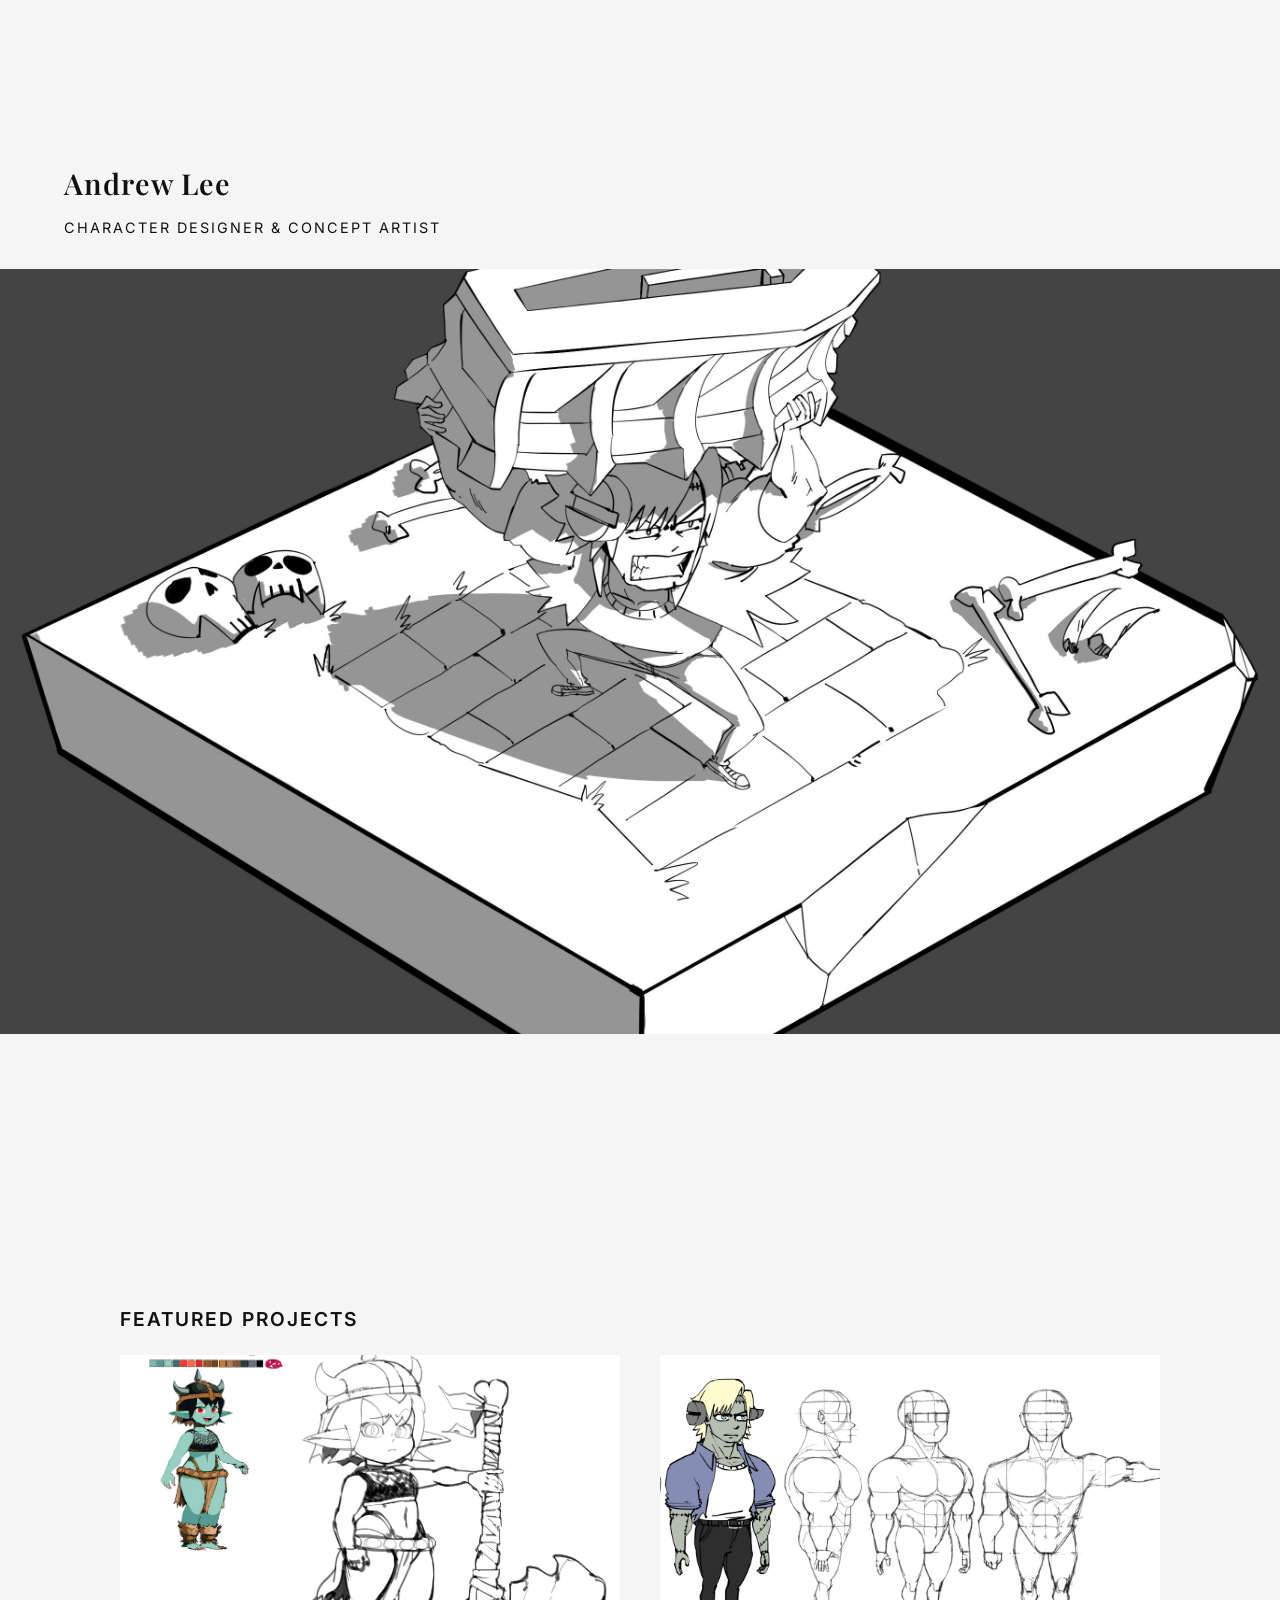
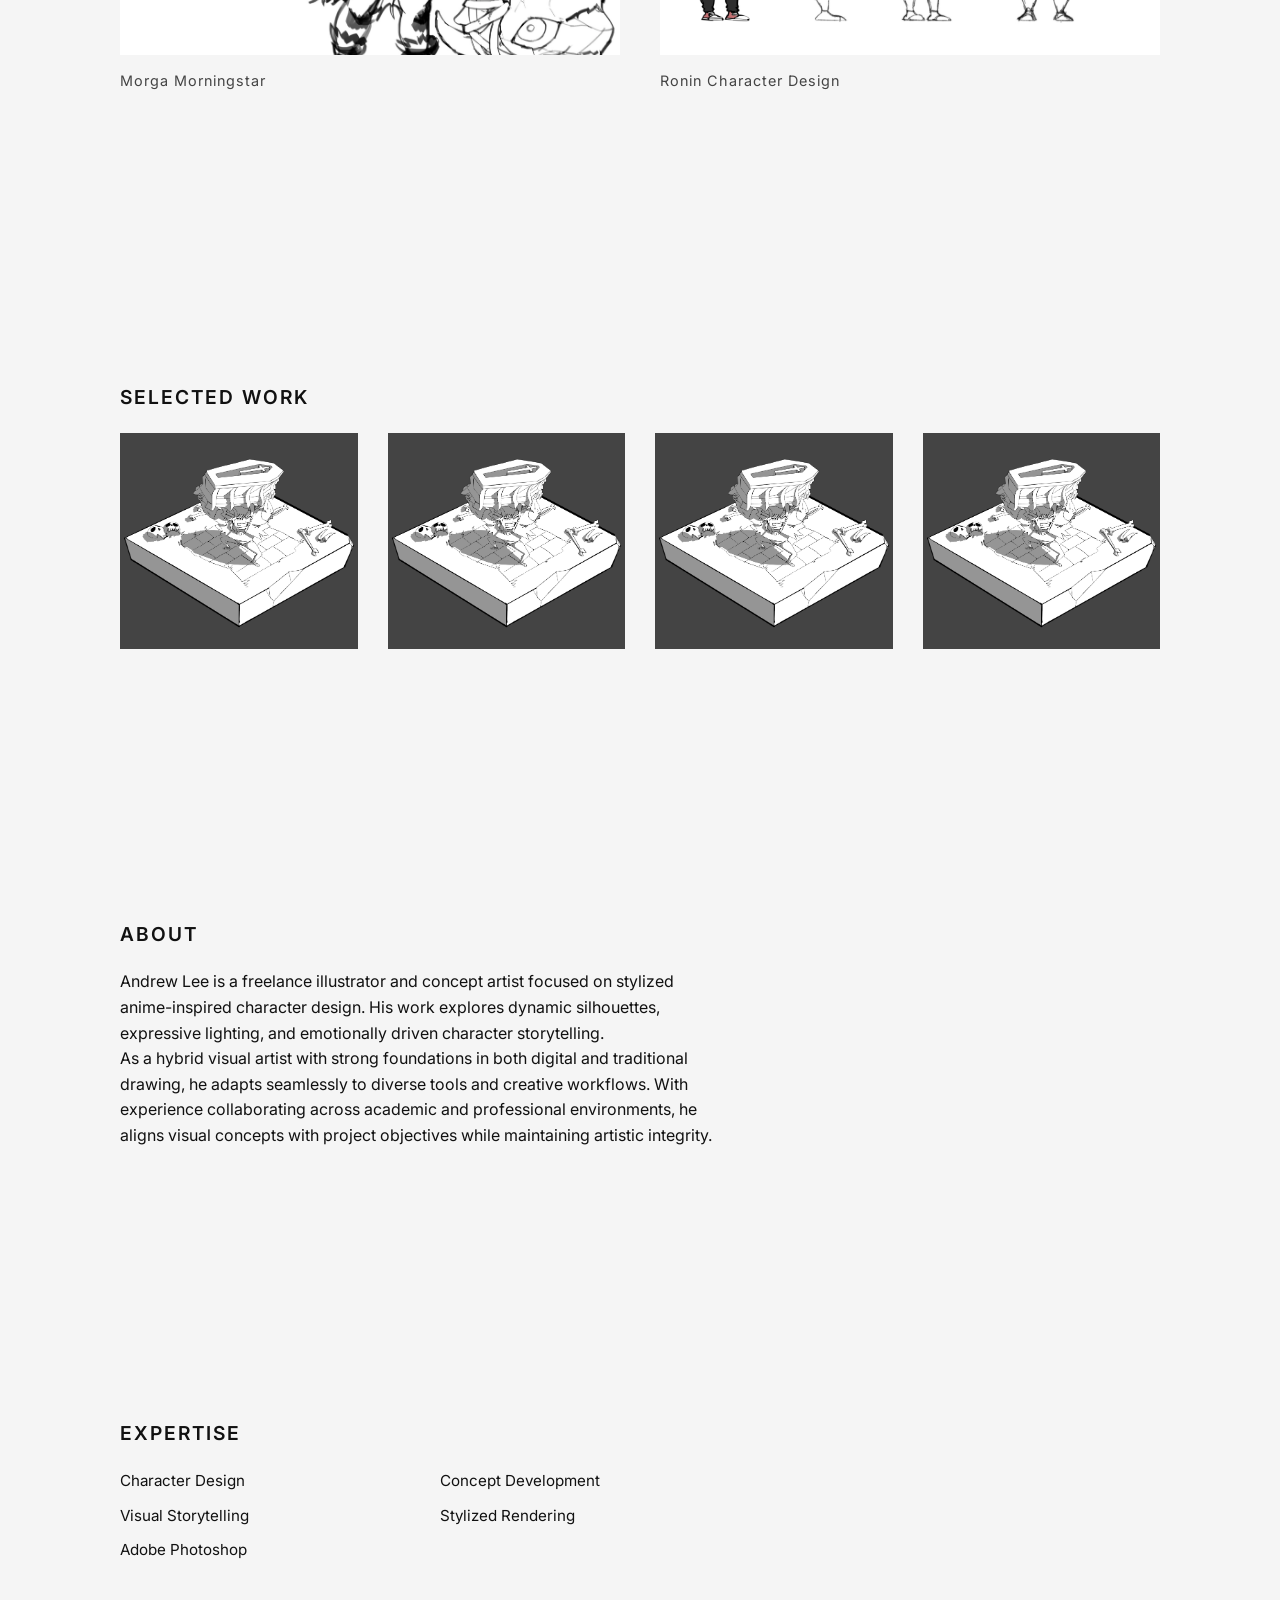
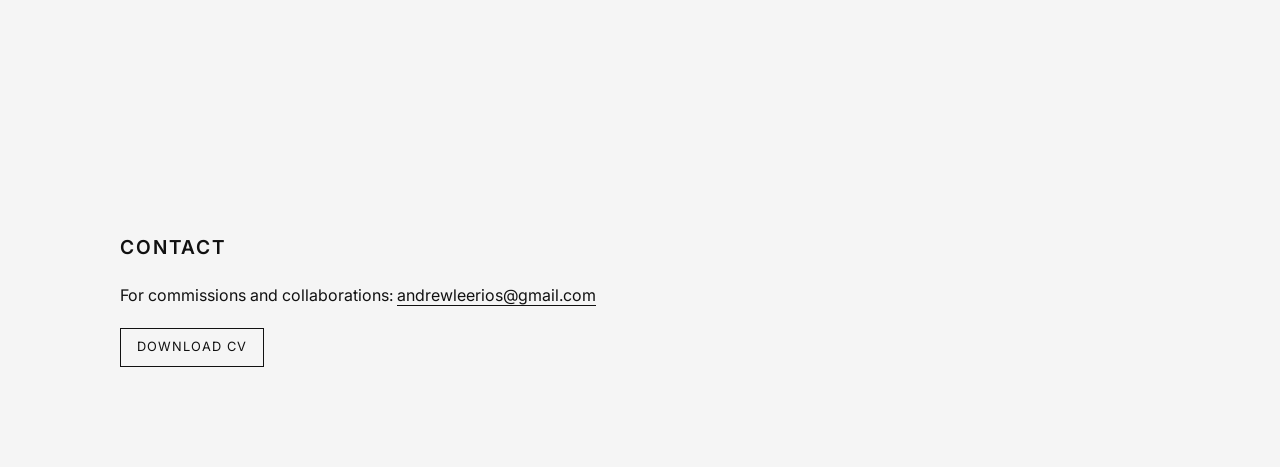
==== index.html @ 211abda9 "Add files via upload" ====
<!DOCTYPE html>
<html lang="en">
<head>
  <meta charset="UTF-8" />
  <meta name="viewport" content="width=device-width, initial-scale=1.0" />
  <meta name="description" content="Andrew Lee — Illustrator and Concept Artist specializing in stylized anime-inspired character design.">
  <title>Andrew Lee — Illustrator & Concept Artist</title>
  <link rel="stylesheet" href="style.css" />
  <link href="https://fonts.googleapis.com/css2?family=Playfair+Display:wght@400;500;600&family=Inter:wght@300;400;500&display=swap" rel="stylesheet">
</head>



<body>

  

  <main>

    <!-- HERO -->
    <section class="hero">
        <div class="hero-header">
            <h1 class="logo">Andrew Lee</h1>
            <p class="hero-subtitle">Character Designer & Concept Artist</p>
        </div>

        <img src="images/hero.jpg" alt="Featured artwork by Andrew Lee">
    </section>

     <!-- FEATURED GALLERY -->

    <section class="featured-projects">

      <div class="container">
        <h2 class="section-title">Featured Projects</h2>
          <div class="featured-grid">

            <div class="featured-item">
              <a href="projects/morga.html">
              <img src="images/morga-final.jpg" alt="Morga Morningstar">
              <div class="project-overlay">View Project</div>
              </a>
              <p class="project-label">Morga Morningstar</p>
              </div>

              <div class="featured-item">
              <a href="projects/ronin.html">
              <img src="images/ronin-final.jpg" alt="Ronin Character Design">
              <div class="project-overlay">View Project</div>
              </a>
              <p class="project-label">Ronin Character Design</p>
            </div>

          </div>
      </div>

    </section>

    <!-- GALLERY -->
    <section class="gallery">
      <div class="container">
        <h2 class="section-title">Selected Work</h2>

        <div class="grid">
            
          <div class="art-item">

            <img 
                src="images/art1.jpg" 
                alt="Character Concept"
                data-title="Crimson Ronin"
                data-type="Character Design"
                data-year="2025"
                data-role="Concept & Illustration"
            >
            </div>

          <div class="art-item">
            <img 
                src="images/art2.jpg" 
                alt="Character Concept"
                data-title="Crimson Ronin"
                data-type="Character Design"
                data-year="2025"
                data-role="Concept & Illustration"
            >
            </div>

          <div class="art-item">
            <img 
                src="images/art3.jpg" 
                alt="Character Concept"
                data-title="Crimson Ronin"
                data-type="Character Design"
                data-year="2025"
                data-role="Concept & Illustration"
            >
            </div>

          <div class="art-item">
            <img 
                src="images/art4.jpg" 
                alt="Character Concept"
                data-title="Crimson Ronin"
                data-type="Character Design"
                data-year="2025"
                data-role="Concept & Illustration"
            >
            </div>

        </div>
      </div>
    </section>

    <!-- ABOUT -->
    <section class="about">
      <div class="container">
        <h2 class="section-title">About</h2>
        <p>
            Andrew Lee is a freelance illustrator and concept artist
            focused on stylized anime-inspired character design.
            His work explores dynamic silhouettes, expressive lighting, and emotionally driven character storytelling.
        </p>
        <p>
            As a hybrid visual artist with strong foundations in both digital and traditional drawing,
            he adapts seamlessly to diverse tools and creative workflows. With experience collaborating
            across academic and professional environments, he aligns visual concepts with project objectives while maintaining artistic integrity.
        </p>
      </div>
    </section>

    <!-- EXPERTISE -->
    <section class="expertise">
        <div class="container">
            <h2 class="section-title">Expertise</h2>
            <ul class="skills">
            <li>Character Design</li>
            <li>Concept Development</li>
            <li>Visual Storytelling</li>
            <li>Stylized Rendering</li>
            <li>Adobe Photoshop</li>
            </ul>
        </div>
    </section>
     
    <!-- CONTACT -->
    <section class="contact">
      <div class="container">
        <h2 class="section-title">Contact</h2>
        <p>
          For commissions and collaborations:
          <a href="mailto:andrewleerios@gmail.com">andrewleerios@gmail.com</a>
        </p>
        <p>
          <a href="AndrewLee_CV.pdf" class="cv-button" target="_blank">Download CV</a>
        </p>
      </div>
    </section>

  </main>

  <!-- JS MODAL -->

<div class="modal" id="imageModal">
  <span class="close">&times;</span>
  <div class="modal-wrapper">
    <img class="modal-content" id="modalImage">
    <div class="modal-info">
      <h3 id="modalTitle"></h3>
      <p id="modalMeta"></p>
    </div>
  </div>
</div>

<script>
    const images = document.querySelectorAll('.art-item:not(.project) img');
    const modal = document.getElementById('imageModal');
    const modalImg = document.getElementById('modalImage');
    const modalTitle = document.getElementById('modalTitle');
    const modalMeta = document.getElementById('modalMeta');
    const closeBtn = document.querySelector('.close');

  images.forEach(img => {
  img.addEventListener('click', () => {
    modal.style.display = 'flex';
    modalImg.src = img.src;
    modalTitle.textContent = img.dataset.title;
    modalMeta.textContent = `${img.dataset.type} — ${img.dataset.year} — ${img.dataset.role}`;
    });
  });

  closeBtn.addEventListener('click', () => {
    modal.style.display = 'none';
  });

  modal.addEventListener('click', (e) => {
    if (e.target === modal) {
      modal.style.display = 'none';
    }
  });
</script>

</body>
</html>
---- style.css ----
/* RESET BASE */
* {
  margin: 0;
  padding: 0;
  box-sizing: border-box;
}

body {
  font-family: 'Inter', sans-serif;
  background-color: #f5f5f5;
  color: #111;
  line-height: 1.6;
  transition: background-color 0.3s ease;
}

body {
  opacity: 0;
  animation: fadeIn 1.0s ease forwards;
}

@keyframes fadeIn {
  to {
    opacity: 1;
  }
}

/* CONTENEDOR CENTRAL */
.container {
  width: 90%;
  max-width: 1200px;
  margin: 0 auto;
}

/* HEADER */
.site-header {
  padding: 40px 0 20px 0;
}

.logo {
  font-size: 1.8rem;
  font-weight: 600;
  font-family: 'Playfair Display', serif;
  letter-spacing: 1px;
}

/* HERO */

.hero-header {
  padding: 60px 5% 30px 5%;
}

.hero {
  width: 100%;
  position: relative;
}

.hero-subtitle {
  font-size: 0.9rem;
  font-weight: 400;
  letter-spacing: 2px;
  text-transform: uppercase;
  margin-top: 10px;
}

.hero img {
  width: 100%;
  height: 85vh;
  object-fit: cover;
  display: block;
}

/* SECTIONS */
section {
  padding: 100px 0;
}

.section-title {
  font-size: 0.9rem;
  font-weight: 600;
  letter-spacing: 2px;
  text-transform: uppercase;
  margin-bottom: 50px;
}

a {
  text-decoration: none;
  color: #111;
  border-bottom: 1px solid #111;
  transition: opacity 0.2s ease;
}

a:hover {
  opacity: 0.6;
}

/* FEATURED GALLERY */

.project-overlay{
position:absolute;
top:0;
left:0;
width:100%;
height:100%;
background:rgba(0,0,0,0.5);

display:flex;
align-items:center;
justify-content:center;

color:white;
font-size:18px;
letter-spacing:2px;

opacity:0;
transition:opacity 0.3s ease;
}

.featured-item:hover .project-overlay{
opacity:1;
}

.featured-item{
position:relative;
overflow:hidden;
}

.featured-item img{
width:100%;
height:300px;
object-fit:cover;
display:block;
transition:transform 0.4s ease;
}

.featured-item:hover img{
transform:scale(1.08);
}

.container{
max-width:1100px;
margin:0 auto;
padding:0 30px;
}

.section-title{
font-size:1.2rem;
margin:70px 0 20px 0;
letter-spacing:2px;
}

.featured-grid{
display:grid;
grid-template-columns:1fr 1fr;
gap:40px;
margin-bottom:20px;
}

.featured-item img{
width:100%;
display:block;
}

.project-label{
margin-top:14px;
font-size:0.9rem;
letter-spacing:1px;
color:#444;
}

/* SKILLS */ 

.skills {
  list-style: none;
  padding: 0;
  display: grid;
  grid-template-columns: repeat(2, 1fr);
  gap: 10px 40px;
  max-width: 600px;
}

.skills li {
  font-size: 0.95rem;
}

/* GALLERY GRID */
.grid {
  display: grid;
  grid-template-columns: repeat(4, 1fr);
  gap: 30px;
}

.art-item {
  overflow: hidden;
  cursor: pointer;
}

.art-item img {
  width: 100%;
  height: 100%;
  object-fit: cover;
  transition: transform 0.4s ease;
  display: block;
}

.art-item:hover img {
  transform: scale(1.03);
}



/* ABOUT & CONTACT */
.about p,
.contact p {
  max-width: 600px;
}

.cv-button {
  display: inline-block;
  margin-top: 20px;
  font-size: 0.8rem;
  letter-spacing: 1px;
  text-transform: uppercase;
  border: 1px solid #111;
  padding: 8px 16px;
  transition: all 0.2s ease;
}

.cv-button:hover {
  background: #111;
  color: #f5f5f5;
}

/* PROJECT-RONIN.HTML */

.back-link {
  display: inline-block;
  margin: 40px 0;
  font-size: 0.9rem;
  letter-spacing: 1px;
}

.project-hero {
  padding: 100px 0 40px 0;
}

.project-hero h1 {
  font-size: 2rem;
  font-family: 'Playfair Display', serif;
  margin-bottom: 10px;
}

.project-meta {
  font-size: 0.8rem;
  letter-spacing: 2px;
  text-transform: uppercase;
}

.project-image {
  padding: 60px 0;
}

.project-image img {
  width: 100%;
  height: auto;
  display: block;
}

.project-description {
  padding: 80px 0;
}

.project-process img {
  width: 100%;
  margin-bottom: 40px;
  display: block;
}

/* JS MODAL */

.modal {
  display: none;
  position: fixed;
  inset: 0;
  background: rgba(245, 245, 245, 0.98);
  justify-content: center;
  align-items: center;
  z-index: 1000;
  overflow: hidden;
}

.modal-content {
  width: auto;
  height: auto;
  max-width: 100%;
  max-height: 75vh;
  object-fit: contain;
}

.close {
  position: absolute;
  top: 40px;
  right: 60px;
  font-size: 2rem;
  cursor: pointer;
  font-weight: 300;
}

.modal-wrapper {
    text-align: center;
    max-width: 90vw;
    max-height: 90vh;
}

.modal-info {
  margin-top: 20px;
}

.modal-info h3 {
  font-weight: 500;
  margin-bottom: 5px;
}

.modal-info p {
  font-size: 0.85rem;
  letter-spacing: 1px;
  text-transform: uppercase;
}
/* RESPONSIVE */

@media (max-width: 1000px) {
  .grid {
    grid-template-columns: repeat(2, 1fr);
  }
}

@media (max-width: 600px) {
  .grid {
    grid-template-columns: 1fr;
  }

  section {
    padding: 60px 0;
  }
}
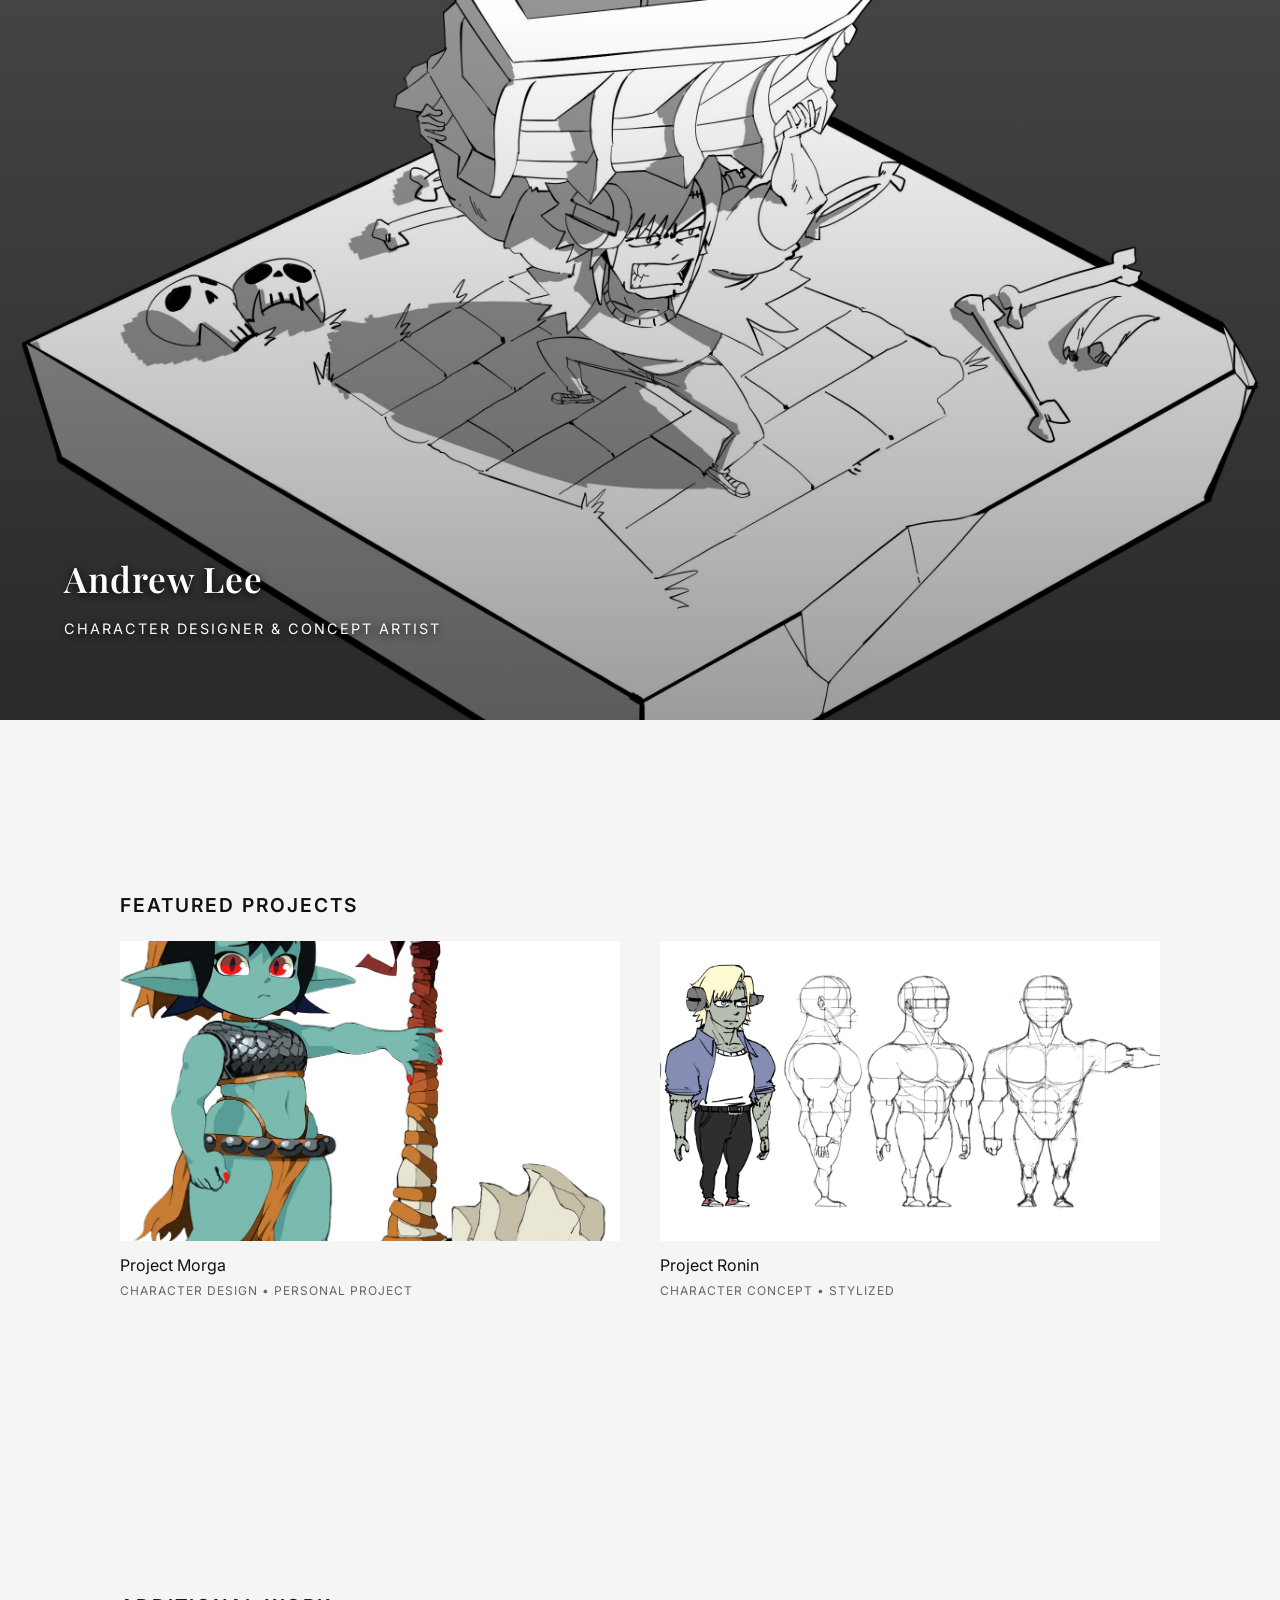
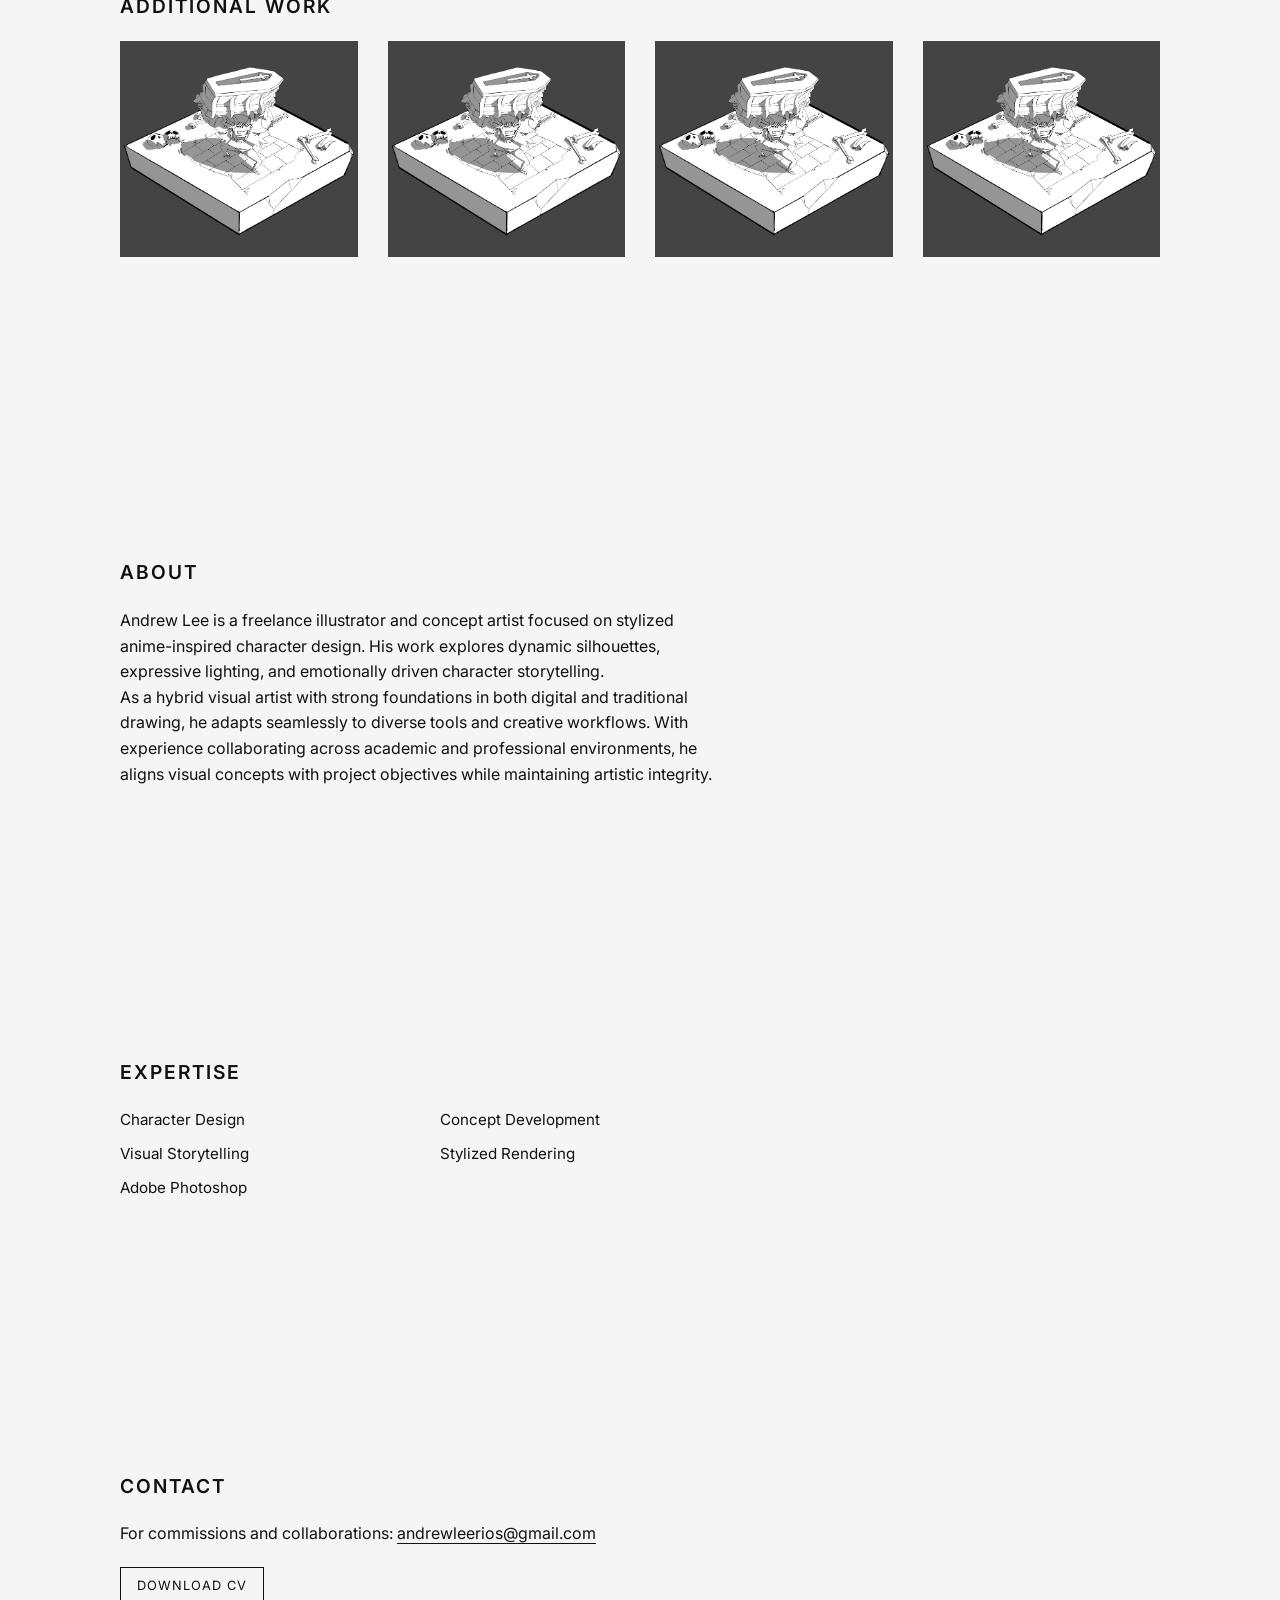
==== commit 49708d95: "Add files via upload" ====
--- a/index.html
+++ b/index.html
@@ -19,37 +19,51 @@
 
     <!-- HERO -->
     <section class="hero">
-        <div class="hero-header">
-            <h1 class="logo">Andrew Lee</h1>
-            <p class="hero-subtitle">Character Designer & Concept Artist</p>
-        </div>
-
-        <img src="images/hero.jpg" alt="Featured artwork by Andrew Lee">
-    </section>
+
+  <img src="images/hero.jpg" alt="Hero artwork">
+
+    <div class="hero-header">
+      <h1 class="logo">Andrew Lee</h1>
+      <p class="hero-subtitle">Character Designer & Concept Artist</p>
+    </div>
+
+  </section>
 
      <!-- FEATURED GALLERY -->
 
-    <section class="featured-projects">
+    <section class="featured-projects reveal">
 
       <div class="container">
         <h2 class="section-title">Featured Projects</h2>
           <div class="featured-grid">
 
-            <div class="featured-item">
-              <a href="projects/morga.html">
-              <img src="images/morga-final.jpg" alt="Morga Morningstar">
-              <div class="project-overlay">View Project</div>
-              </a>
-              <p class="project-label">Morga Morningstar</p>
-              </div>
-
-              <div class="featured-item">
-              <a href="projects/ronin.html">
-              <img src="images/ronin-final.jpg" alt="Ronin Character Design">
-              <div class="project-overlay">View Project</div>
-              </a>
-              <p class="project-label">Ronin Character Design</p>
-            </div>
+            <a href="projects/morga.html" class="featured-item">
+
+              <div class="featured-image">
+                <img src="images/morga-final.jpg" alt="Project Morga" loading="lazy">
+                <div class="project-overlay">View Project</div>
+              </div>
+
+              <div class="featured-info">
+                <p class="featured-title">Project Morga</p>
+                <p class="project-label">Character Design • Personal Project</p>
+              </div>
+
+            </a>
+
+            <a href="projects/ronin.html" class="featured-item">
+
+              <div class="featured-image">
+                <img src="images/ronin-final.jpg" alt="Project Ronin" loading="lazy">
+                <div class="project-overlay">View Project</div>
+              </div>
+
+              <div class="featured-info">
+                <p class="featured-title">Project Ronin</p>
+                <p class="project-label">Character Concept • Stylized</p>
+              </div>
+
+            </a>
 
           </div>
       </div>
@@ -57,9 +71,9 @@
     </section>
 
     <!-- GALLERY -->
-    <section class="gallery">
-      <div class="container">
-        <h2 class="section-title">Selected Work</h2>
+    <section class="gallery reveal">
+      <div class="container">
+        <h2 class="section-title">Additional Work</h2>
 
         <div class="grid">
             
@@ -68,6 +82,7 @@
             <img 
                 src="images/art1.jpg" 
                 alt="Character Concept"
+                loading="lazy"
                 data-title="Crimson Ronin"
                 data-type="Character Design"
                 data-year="2025"
@@ -79,6 +94,7 @@
             <img 
                 src="images/art2.jpg" 
                 alt="Character Concept"
+                loading="lazy"
                 data-title="Crimson Ronin"
                 data-type="Character Design"
                 data-year="2025"
@@ -90,6 +106,7 @@
             <img 
                 src="images/art3.jpg" 
                 alt="Character Concept"
+                loading="lazy"
                 data-title="Crimson Ronin"
                 data-type="Character Design"
                 data-year="2025"
@@ -101,6 +118,7 @@
             <img 
                 src="images/art4.jpg" 
                 alt="Character Concept"
+                loading="lazy"
                 data-title="Crimson Ronin"
                 data-type="Character Design"
                 data-year="2025"
@@ -109,11 +127,12 @@
             </div>
 
         </div>
+        
       </div>
     </section>
 
     <!-- ABOUT -->
-    <section class="about">
+    <section class="about reveal">
       <div class="container">
         <h2 class="section-title">About</h2>
         <p>
@@ -130,7 +149,7 @@
     </section>
 
     <!-- EXPERTISE -->
-    <section class="expertise">
+    <section class="expertise reveal">
         <div class="container">
             <h2 class="section-title">Expertise</h2>
             <ul class="skills">
@@ -144,7 +163,7 @@
     </section>
      
     <!-- CONTACT -->
-    <section class="contact">
+    <section class="contact reveal">
       <div class="container">
         <h2 class="section-title">Contact</h2>
         <p>
@@ -182,7 +201,7 @@
 
   images.forEach(img => {
   img.addEventListener('click', () => {
-    modal.style.display = 'flex';
+    modal.classList.add('active');
     modalImg.src = img.src;
     modalTitle.textContent = img.dataset.title;
     modalMeta.textContent = `${img.dataset.type} — ${img.dataset.year} — ${img.dataset.role}`;
@@ -190,14 +209,45 @@
   });
 
   closeBtn.addEventListener('click', () => {
-    modal.style.display = 'none';
+    modal.classList.remove('active');
   });
 
   modal.addEventListener('click', (e) => {
     if (e.target === modal) {
-      modal.style.display = 'none';
+      modal.classList.remove('active');
     }
   });
+
+  document.addEventListener('keydown', (e) => {
+
+  if (e.key === 'Escape') {
+    modal.classList.remove('active');
+  }
+
+});
+
+</script>
+
+
+<!-- REVEAL SCRIPT -->
+
+<script>
+const reveals = document.querySelectorAll('.reveal');
+
+function revealOnScroll(){
+  const windowHeight = window.innerHeight;
+
+  reveals.forEach(section => {
+    const sectionTop = section.getBoundingClientRect().top;
+
+    if(sectionTop < windowHeight - 100){
+      section.classList.add('visible');
+    }
+  });
+}
+
+window.addEventListener('scroll', revealOnScroll);
+revealOnScroll();
 </script>
 
 </body>
--- a/style.css
+++ b/style.css
@@ -29,6 +29,9 @@
   width: 90%;
   max-width: 1200px;
   margin: 0 auto;
+  max-width:1100px;
+  margin:0 auto;
+  padding:0 30px;
 }
 
 /* HEADER */
@@ -36,22 +39,40 @@
   padding: 40px 0 20px 0;
 }
 
-.logo {
-  font-size: 1.8rem;
-  font-weight: 600;
-  font-family: 'Playfair Display', serif;
-  letter-spacing: 1px;
-}
-
+.logo{
+font-size:2.2rem;
+font-weight:600;
+font-family:'Playfair Display', serif;
+letter-spacing:1px;
+text-shadow:0 2px 10px rgb(0, 0, 0);
+}
 /* HERO */
 
-.hero-header {
-  padding: 60px 5% 30px 5%;
-}
-
-.hero {
-  width: 100%;
-  position: relative;
+.hero-header{
+  position:absolute;
+  bottom:80px;
+  left:5%;
+  z-index:2;
+  color:white;
+}
+
+.hero{
+  position:relative;
+  width:100%;
+  height:80vh;
+  overflow:hidden;
+}
+
+.hero::after{
+content:"";
+position:absolute;
+inset:0;
+background:linear-gradient(
+to top,
+rgba(0, 0, 0, 0.39),
+rgba(0, 0, 0, 0.2),
+rgba(0, 0, 0, 0)
+);
 }
 
 .hero-subtitle {
@@ -60,13 +81,27 @@
   letter-spacing: 2px;
   text-transform: uppercase;
   margin-top: 10px;
-}
-
-.hero img {
-  width: 100%;
-  height: 85vh;
-  object-fit: cover;
-  display: block;
+  text-shadow:0 2px 10px rgb(0, 0, 0);
+}
+
+.hero img{
+  position:absolute;
+  top:0;
+  left:0;
+  width:100%;
+  height:100%;
+  object-fit:cover;
+  display:block;
+  animation:heroZoom 20s ease-in-out infinite alternate;
+}
+
+@keyframes heroZoom{
+0%{
+transform:scale(1);
+}
+100%{
+transform:scale(1.03);
+}
 }
 
 /* SECTIONS */
@@ -94,6 +129,24 @@
 }
 
 /* FEATURED GALLERY */
+
+.project-section{
+font-size:0.9rem;
+letter-spacing:2px;
+text-transform:uppercase;
+margin:60px 0 20px 0;
+color:#444;
+}
+
+.featured-image{
+position:relative;
+overflow:hidden;
+}
+
+.featured-title{
+margin-top:10px;
+font-size:16px;
+}
 
 .project-overlay{
 position:absolute;
@@ -115,13 +168,14 @@
 transition:opacity 0.3s ease;
 }
 
-.featured-item:hover .project-overlay{
+.featured-image:hover .project-overlay{
 opacity:1;
 }
 
 .featured-item{
 position:relative;
 overflow:hidden;
+border-bottom:none;
 }
 
 .featured-item img{
@@ -132,14 +186,8 @@
 transition:transform 0.4s ease;
 }
 
-.featured-item:hover img{
+.featured-image:hover img{
 transform:scale(1.08);
-}
-
-.container{
-max-width:1100px;
-margin:0 auto;
-padding:0 30px;
 }
 
 .section-title{
@@ -165,6 +213,56 @@
 font-size:0.9rem;
 letter-spacing:1px;
 color:#444;
+}
+
+.featured-info{
+margin-top:12px;
+}
+
+.project-label{
+font-size:0.75rem;
+color:#666;
+letter-spacing:1px;
+text-transform:uppercase;
+margin-top:3px;
+}
+
+/* FEATURED PAGES */
+/* PROJECTS.HTML */
+
+.project-container{
+max-width:1100px;
+margin:auto;
+padding:80px 20px;
+}
+
+.project-title{
+font-size:2rem;
+margin-bottom:40px;
+}
+
+.project-description{
+max-width:700px;
+margin:40px 0;
+line-height:1.6;
+}
+
+.project-image{
+margin:80px 0;
+}
+
+.project-image img{
+width:100%;
+height:auto;
+display:block;
+}
+
+.back-link{
+display:inline-block;
+margin-bottom:40px;
+font-size:0.9rem;
+letter-spacing:1px;
+text-decoration:none;
 }
 
 /* SKILLS */ 
@@ -183,27 +281,34 @@
 }
 
 /* GALLERY GRID */
+
 .grid {
-  display: grid;
-  grid-template-columns: repeat(4, 1fr);
-  gap: 30px;
-}
-
-.art-item {
-  overflow: hidden;
-  cursor: pointer;
-}
-
-.art-item img {
-  width: 100%;
-  height: 100%;
-  object-fit: cover;
-  transition: transform 0.4s ease;
-  display: block;
-}
-
-.art-item:hover img {
-  transform: scale(1.03);
+  column-count:4;
+  column-gap:30px;
+}
+
+.art-item{
+break-inside:avoid;
+margin-bottom:30px;
+overflow:hidden;
+cursor:pointer;
+transition:transform 0.3s ease, box-shadow 0.3s ease;
+}
+
+.art-item img{
+width:100%;
+height:auto;
+display:block;
+transition:transform 0.4s ease;
+}
+
+.art-item:hover{
+transform:translateY(-6px);
+box-shadow:0 12px 30px rgba(0,0,0,0.15);
+}
+
+.art-item:hover img{
+transform:scale(1.05);
 }
 
 
@@ -230,70 +335,59 @@
   color: #f5f5f5;
 }
 
-/* PROJECT-RONIN.HTML */
-
-.back-link {
-  display: inline-block;
-  margin: 40px 0;
-  font-size: 0.9rem;
-  letter-spacing: 1px;
-}
-
-.project-hero {
-  padding: 100px 0 40px 0;
-}
-
-.project-hero h1 {
-  font-size: 2rem;
-  font-family: 'Playfair Display', serif;
-  margin-bottom: 10px;
-}
-
-.project-meta {
-  font-size: 0.8rem;
-  letter-spacing: 2px;
-  text-transform: uppercase;
-}
-
-.project-image {
-  padding: 60px 0;
-}
-
-.project-image img {
-  width: 100%;
-  height: auto;
-  display: block;
-}
-
-.project-description {
-  padding: 80px 0;
-}
-
-.project-process img {
-  width: 100%;
-  margin-bottom: 40px;
-  display: block;
+/* SCROLL REVEAL */
+
+.reveal{
+opacity:0;
+transform:translateY(40px);
+transition:all 1s cubic-bezier(.16,1,.3,1);
+}
+
+.reveal.visible{
+opacity:1;
+transform:translateY(0);
 }
 
 /* JS MODAL */
 
-.modal {
-  display: none;
-  position: fixed;
-  inset: 0;
-  background: rgba(245, 245, 245, 0.98);
-  justify-content: center;
-  align-items: center;
-  z-index: 1000;
-  overflow: hidden;
-}
-
-.modal-content {
-  width: auto;
-  height: auto;
-  max-width: 100%;
-  max-height: 75vh;
-  object-fit: contain;
+.modal{
+position:fixed;
+inset:0;
+background:rgba(245,245,245,0.98);
+
+display:flex;
+justify-content:center;
+align-items:center;
+
+opacity:0;
+pointer-events:none;
+
+transition:opacity 0.35s ease;
+
+z-index:1000;
+}
+
+.modal.active{
+opacity:1;
+pointer-events:auto;
+}
+
+.modal-content{
+width:auto;
+height:auto;
+max-width:100%;
+max-height:75vh;
+object-fit:contain;
+
+transform:scale(0.95);
+opacity:0;
+
+transition:transform 0.35s ease, opacity 0.35s ease;
+}
+
+.modal.active .modal-content{
+transform:scale(1);
+opacity:1;
 }
 
 .close {
@@ -327,15 +421,15 @@
 }
 /* RESPONSIVE */
 
-@media (max-width: 1000px) {
-  .grid {
-    grid-template-columns: repeat(2, 1fr);
+@media (max-width:1000px){
+    .grid{
+    column-count:2;
+    }
   }
-}
-
-@media (max-width: 600px) {
-  .grid {
-    grid-template-columns: 1fr;
+
+@media (max-width:600px){
+    .grid{
+    column-count:1;
   }
 
   section {
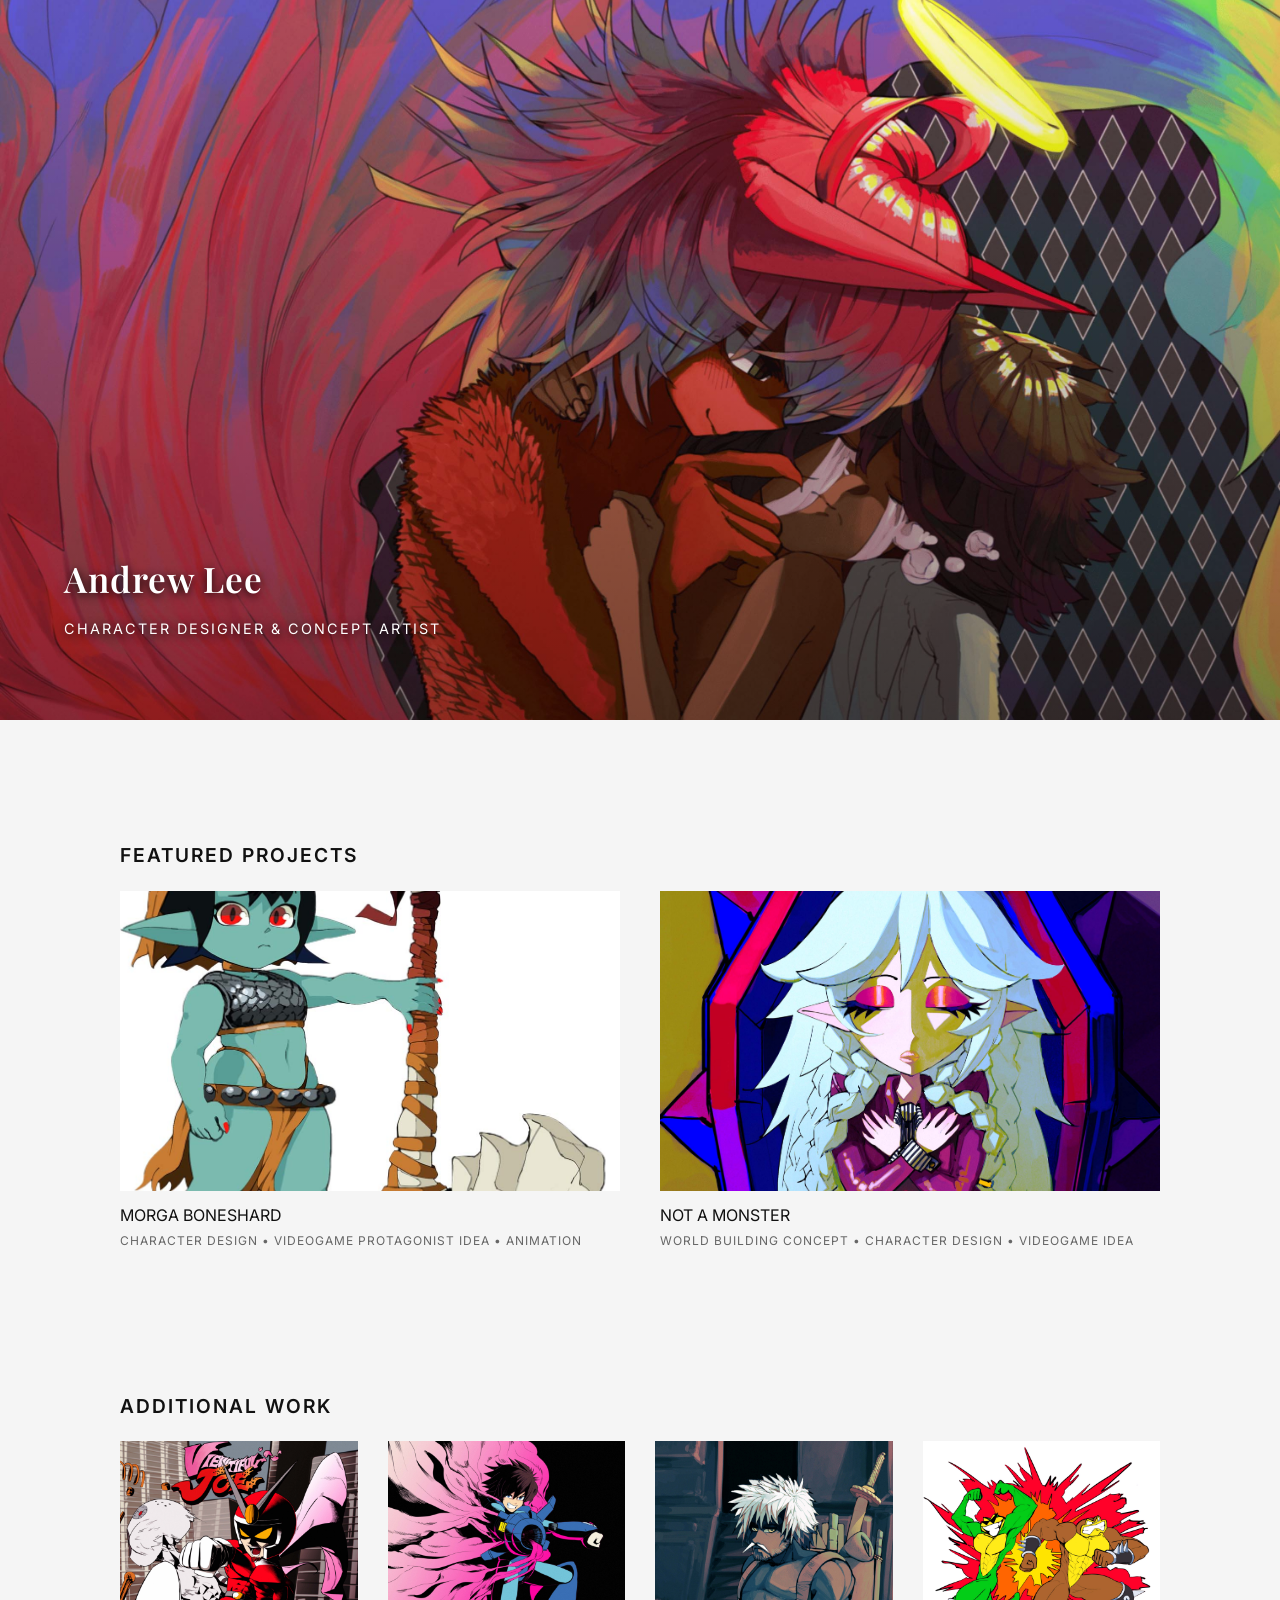
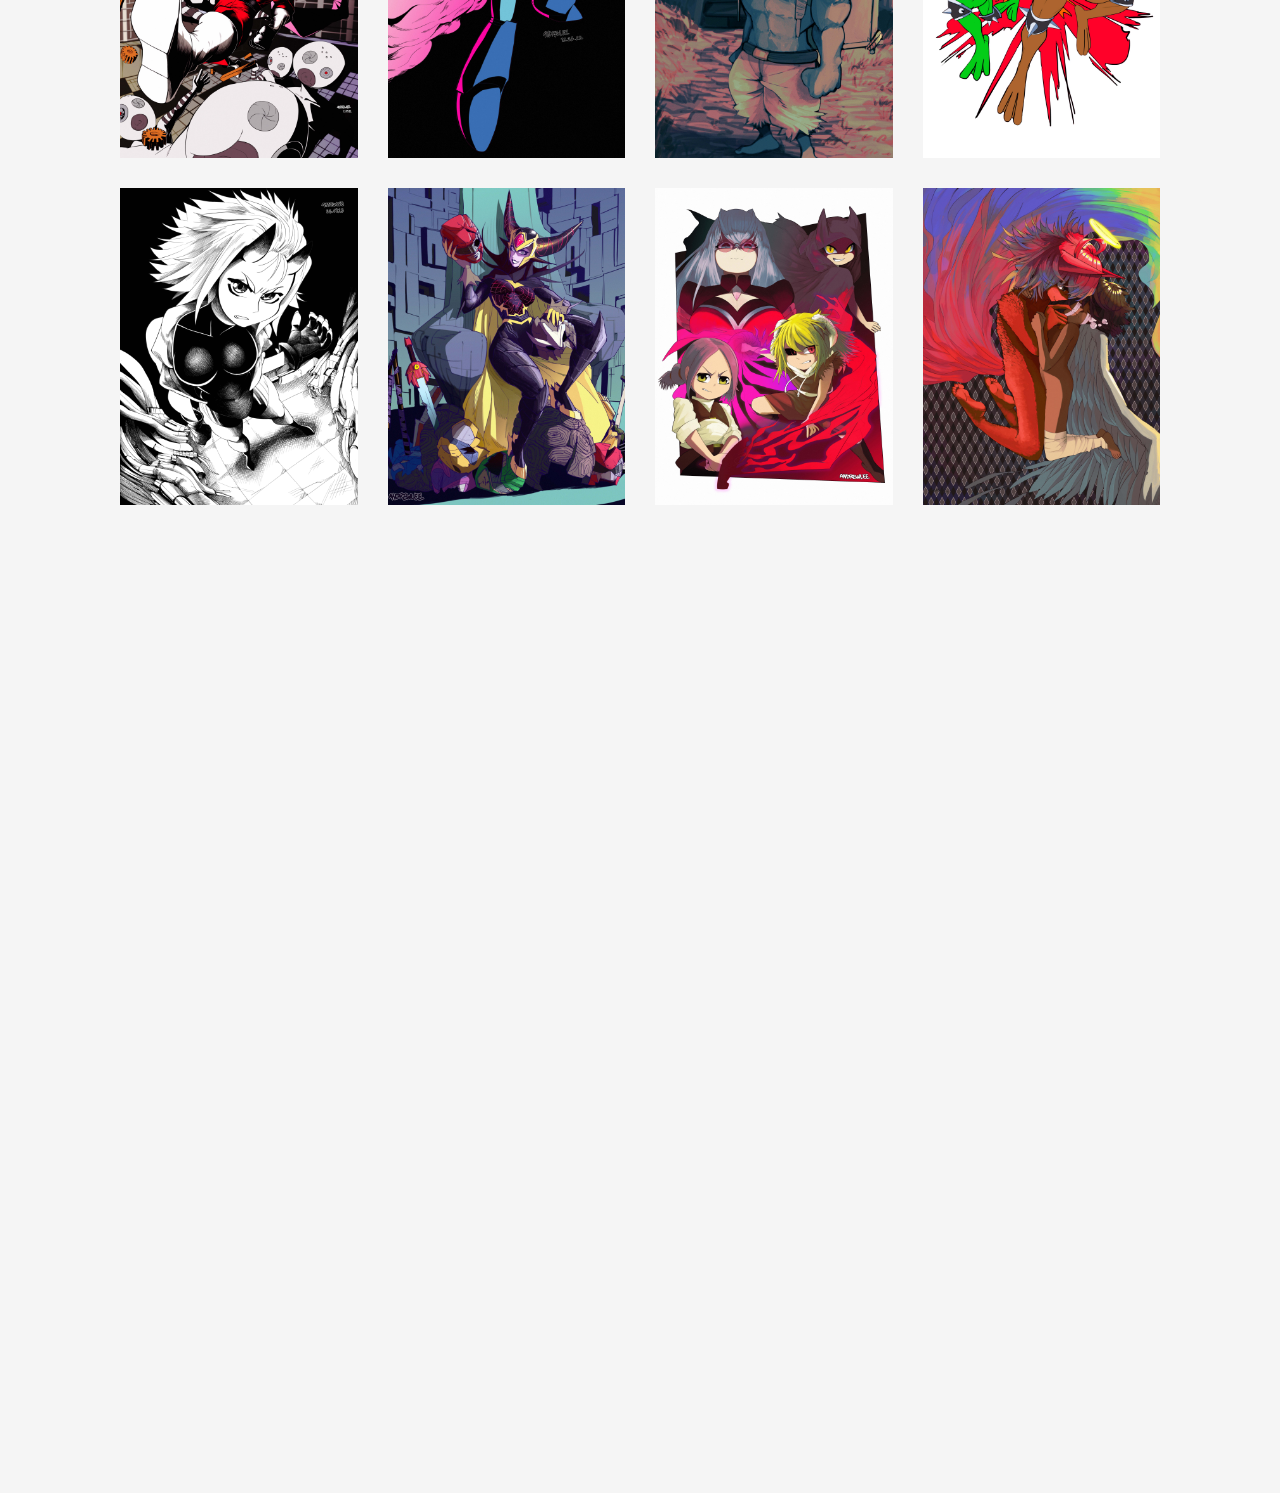
==== commit fe4469a3: "Add files via upload" ====
--- a/index.html
+++ b/index.html
@@ -37,7 +37,7 @@
         <h2 class="section-title">Featured Projects</h2>
           <div class="featured-grid">
 
-            <a href="projects/morga.html" class="featured-item">
+            <a href="projects/morgaboneshard.html" class="featured-item">
 
               <div class="featured-image">
                 <img src="images/morga-final.jpg" alt="Project Morga" loading="lazy">
@@ -45,13 +45,13 @@
               </div>
 
               <div class="featured-info">
-                <p class="featured-title">Project Morga</p>
-                <p class="project-label">Character Design • Personal Project</p>
+                <p class="featured-title">MORGA BONESHARD</p>
+                <p class="project-label">Character Design • Videogame Protagonist Idea • Animation</p>
               </div>
 
             </a>
 
-            <a href="projects/ronin.html" class="featured-item">
+            <a href="projects/notamonster.html" class="featured-item">
 
               <div class="featured-image">
                 <img src="images/ronin-final.jpg" alt="Project Ronin" loading="lazy">
@@ -59,8 +59,8 @@
               </div>
 
               <div class="featured-info">
-                <p class="featured-title">Project Ronin</p>
-                <p class="project-label">Character Concept • Stylized</p>
+                <p class="featured-title">NOT A MONSTER</p>
+                <p class="project-label">World Building Concept • Character Design • Videogame Idea</p>
               </div>
 
             </a>
@@ -117,6 +117,54 @@
           <div class="art-item">
             <img 
                 src="images/art4.jpg" 
+                alt="Character Concept"
+                loading="lazy"
+                data-title="Crimson Ronin"
+                data-type="Character Design"
+                data-year="2025"
+                data-role="Concept & Illustration"
+            >
+            </div>
+
+            <div class="art-item">
+            <img 
+                src="images/art5.jpg" 
+                alt="Character Concept"
+                loading="lazy"
+                data-title="Crimson Ronin"
+                data-type="Character Design"
+                data-year="2025"
+                data-role="Concept & Illustration"
+            >
+            </div>
+
+            <div class="art-item">
+            <img 
+                src="images/art6.jpg" 
+                alt="Character Concept"
+                loading="lazy"
+                data-title="Crimson Ronin"
+                data-type="Character Design"
+                data-year="2025"
+                data-role="Concept & Illustration"
+            >
+            </div>
+
+            <div class="art-item">
+            <img 
+                src="images/art7.jpg" 
+                alt="Character Concept"
+                loading="lazy"
+                data-title="Crimson Ronin"
+                data-type="Character Design"
+                data-year="2025"
+                data-role="Concept & Illustration"
+            >
+            </div>
+
+            <div class="art-item">
+            <img 
+                src="images/art8.jpg" 
                 alt="Character Concept"
                 loading="lazy"
                 data-title="Crimson Ronin"
@@ -171,7 +219,7 @@
           <a href="mailto:andrewleerios@gmail.com">andrewleerios@gmail.com</a>
         </p>
         <p>
-          <a href="AndrewLee_CV.pdf" class="cv-button" target="_blank">Download CV</a>
+          <a href="Andrew Rios - CV.pdf" download="Andrew_Lee_CV.pdf" class="cv-button" target="_blank">Download CV</a>
         </p>
       </div>
     </section>
@@ -181,47 +229,201 @@
   <!-- JS MODAL -->
 
 <div class="modal" id="imageModal">
+
   <span class="close">&times;</span>
+
   <div class="modal-wrapper">
-    <img class="modal-content" id="modalImage">
+
+    <span class="modal-arrow left">&#10094;</span>
+
+    <div class="modal-image-container">
+  <img class="modal-content current" id="modalImage" draggable="false">
+<img class="modal-content next" id="modalImageNext" draggable="false">
+</div>
+
+    <span class="modal-arrow right">&#10095;</span>
+
     <div class="modal-info">
       <h3 id="modalTitle"></h3>
       <p id="modalMeta"></p>
     </div>
+
   </div>
+
 </div>
 
 <script>
-    const images = document.querySelectorAll('.art-item:not(.project) img');
-    const modal = document.getElementById('imageModal');
-    const modalImg = document.getElementById('modalImage');
-    const modalTitle = document.getElementById('modalTitle');
-    const modalMeta = document.getElementById('modalMeta');
-    const closeBtn = document.querySelector('.close');
-
-  images.forEach(img => {
+
+const images = document.querySelectorAll('.art-item img');
+const modal = document.getElementById('imageModal');
+
+const modalImg = document.getElementById('modalImage');
+const modalImgNext = document.getElementById('modalImageNext');
+
+const modalTitle = document.getElementById('modalTitle');
+const modalMeta = document.getElementById('modalMeta');
+
+const closeBtn = document.querySelector('.close');
+const arrowLeft = document.querySelector('.modal-arrow.left');
+const arrowRight = document.querySelector('.modal-arrow.right');
+
+let currentIndex = 0;
+
+
+/* RESET SLIDER */
+
+function resetModalSlider(){
+
+  modalImg.style.transition = "none";
+  modalImgNext.style.transition = "none";
+
+  modalImg.style.transform = "translateX(0)";
+  modalImgNext.style.transform = "translateX(0)";
+
+  modalImgNext.src = "";
+
+}
+
+
+/* ABRIR MODAL */
+
+images.forEach((img, index) => {
+
   img.addEventListener('click', () => {
+
+    currentIndex = index;
+
+    resetModalSlider();
+
     modal.classList.add('active');
+    document.body.style.overflow = "hidden";
+
     modalImg.src = img.src;
+
     modalTitle.textContent = img.dataset.title;
     modalMeta.textContent = `${img.dataset.type} — ${img.dataset.year} — ${img.dataset.role}`;
-    });
+
   });
 
-  closeBtn.addEventListener('click', () => {
+});
+
+
+/* CAMBIO DE IMAGEN */
+
+function updateModalImage(direction){
+
+  const img = images[currentIndex];
+
+  modalImgNext.src = img.src;
+
+  modalTitle.textContent = img.dataset.title;
+  modalMeta.textContent = `${img.dataset.type} — ${img.dataset.year} — ${img.dataset.role}`;
+
+  modalImg.style.transition = "none";
+  modalImgNext.style.transition = "none";
+
+  modalImg.style.transform = "translateX(0)";
+  modalImgNext.style.transform = "translateX(0)";
+
+  if(direction === "right"){
+    modalImgNext.style.transform = "translateX(100%)";
+  }
+
+  if(direction === "left"){
+    modalImgNext.style.transform = "translateX(-100%)";
+  }
+
+  modalImgNext.offsetHeight;
+
+  modalImg.style.transition = "transform 0.35s ease";
+  modalImgNext.style.transition = "transform 0.35s ease";
+
+  if(direction === "right"){
+    modalImg.style.transform = "translateX(-100%)";
+    modalImgNext.style.transform = "translateX(0)";
+  }
+
+  if(direction === "left"){
+    modalImg.style.transform = "translateX(100%)";
+    modalImgNext.style.transform = "translateX(0)";
+  }
+
+  setTimeout(() => {
+
+    modalImg.src = modalImgNext.src;
+
+    modalImg.style.transition = "none";
+    modalImg.style.transform = "translateX(0)";
+
+  },350);
+
+}
+
+
+/* FLECHAS */
+
+arrowRight.addEventListener('click', () => {
+
+  currentIndex = (currentIndex + 1) % images.length;
+  updateModalImage("right");
+
+});
+
+arrowLeft.addEventListener('click', () => {
+
+  currentIndex = (currentIndex - 1 + images.length) % images.length;
+  updateModalImage("left");
+
+});
+
+
+/* CERRAR */
+
+closeBtn.addEventListener('click', () => {
+
+  modal.classList.remove('active');
+  document.body.style.overflow = "auto";
+
+});
+
+
+modal.addEventListener('click', (e) => {
+
+  if (e.target === modal) {
+
     modal.classList.remove('active');
-  });
-
-  modal.addEventListener('click', (e) => {
-    if (e.target === modal) {
-      modal.classList.remove('active');
-    }
-  });
-
-  document.addEventListener('keydown', (e) => {
+    document.body.style.overflow = "auto";
+
+  }
+
+});
+
+
+/* TECLADO */
+
+document.addEventListener('keydown', (e) => {
+
+  if (!modal.classList.contains('active')) return;
 
   if (e.key === 'Escape') {
+
     modal.classList.remove('active');
+    document.body.style.overflow = "auto";
+
+  }
+
+  if (e.key === 'ArrowRight') {
+
+    currentIndex = (currentIndex + 1) % images.length;
+    updateModalImage("right");
+
+  }
+
+  if (e.key === 'ArrowLeft') {
+
+    currentIndex = (currentIndex - 1 + images.length) % images.length;
+    updateModalImage("left");
+
   }
 
 });
--- a/style.css
+++ b/style.css
@@ -1,4 +1,15 @@
 /* RESET BASE */
+
+html {
+  scrollbar-width: none;      /* Firefox */
+  -ms-overflow-style: none;   /* IE / Edge antiguo */
+}
+
+html {
+  scrollbar-width: none;      /* Firefox */
+  -ms-overflow-style: none;   /* IE / Edge antiguo */
+}
+
 * {
   margin: 0;
   padding: 0;
@@ -11,12 +22,10 @@
   color: #111;
   line-height: 1.6;
   transition: background-color 0.3s ease;
-}
-
-body {
   opacity: 0;
   animation: fadeIn 1.0s ease forwards;
 }
+
 
 @keyframes fadeIn {
   to {
@@ -25,19 +34,14 @@
 }
 
 /* CONTENEDOR CENTRAL */
-.container {
-  width: 90%;
-  max-width: 1200px;
-  margin: 0 auto;
+.container{
+  width:90%;
   max-width:1100px;
   margin:0 auto;
   padding:0 30px;
 }
 
 /* HEADER */
-.site-header {
-  padding: 40px 0 20px 0;
-}
 
 .logo{
 font-size:2.2rem;
@@ -110,11 +114,11 @@
 }
 
 .section-title {
-  font-size: 0.9rem;
+  font-size:1.2rem;
   font-weight: 600;
   letter-spacing: 2px;
   text-transform: uppercase;
-  margin-bottom: 50px;
+  margin:70px 0 20px 0;
 }
 
 a {
@@ -129,14 +133,6 @@
 }
 
 /* FEATURED GALLERY */
-
-.project-section{
-font-size:0.9rem;
-letter-spacing:2px;
-text-transform:uppercase;
-margin:60px 0 20px 0;
-color:#444;
-}
 
 .featured-image{
 position:relative;
@@ -173,7 +169,7 @@
 }
 
 .featured-item{
-position:relative;
+position: relative;
 overflow:hidden;
 border-bottom:none;
 }
@@ -190,33 +186,11 @@
 transform:scale(1.08);
 }
 
-.section-title{
-font-size:1.2rem;
-margin:70px 0 20px 0;
-letter-spacing:2px;
-}
-
 .featured-grid{
 display:grid;
 grid-template-columns:1fr 1fr;
 gap:40px;
 margin-bottom:20px;
-}
-
-.featured-item img{
-width:100%;
-display:block;
-}
-
-.project-label{
-margin-top:14px;
-font-size:0.9rem;
-letter-spacing:1px;
-color:#444;
-}
-
-.featured-info{
-margin-top:12px;
 }
 
 .project-label{
@@ -227,7 +201,14 @@
 margin-top:3px;
 }
 
-/* FEATURED PAGES */
+.featured-info{
+margin-top:12px;
+}
+
+.featured-projects{
+  padding: 50px 0 0 0;
+}
+
 /* PROJECTS.HTML */
 
 .project-container{
@@ -266,6 +247,18 @@
 }
 
 /* SKILLS */ 
+
+.about{
+  padding: 0 0 50px 0;
+}
+
+.expertise{
+  padding: 0 0 50px 0;
+}
+
+.contact{
+  padding: 0 0 50px 0;
+}
 
 .skills {
   list-style: none;
@@ -282,6 +275,10 @@
 
 /* GALLERY GRID */
 
+.gallery{
+  padding: 50px 0 50px 0;
+}
+
 .grid {
   column-count:4;
   column-gap:30px;
@@ -311,7 +308,17 @@
 transform:scale(1.05);
 }
 
-
+@keyframes modalZoom{
+0%{
+opacity:0;
+transform:scale(0.96);
+}
+
+100%{
+opacity:1;
+transform:scale(1);
+}
+}
 
 /* ABOUT & CONTACT */
 .about p,
@@ -372,54 +379,98 @@
 pointer-events:auto;
 }
 
+.modal-wrapper{
+text-align:center;
+max-width:90vw;
+max-height:90vh;
+position:relative;
+}
+
+.modal-image-container{
+position:relative;
+overflow:hidden;
+width:100%;
+height:75vh;
+display:flex;
+align-items:center;
+justify-content:center;
+}
+
 .modal-content{
-width:auto;
-height:auto;
+position:absolute;
 max-width:100%;
 max-height:75vh;
 object-fit:contain;
 
-transform:scale(0.95);
-opacity:0;
-
 transition:transform 0.35s ease, opacity 0.35s ease;
-}
-
-.modal.active .modal-content{
-transform:scale(1);
-opacity:1;
-}
-
-.close {
-  position: absolute;
-  top: 40px;
-  right: 60px;
-  font-size: 2rem;
-  cursor: pointer;
-  font-weight: 300;
-}
-
-.modal-wrapper {
-    text-align: center;
-    max-width: 90vw;
-    max-height: 90vh;
-}
-
-.modal-info {
-  margin-top: 20px;
-}
-
-.modal-info h3 {
-  font-weight: 500;
-  margin-bottom: 5px;
-}
-
-.modal-info p {
-  font-size: 0.85rem;
-  letter-spacing: 1px;
-  text-transform: uppercase;
-}
+
+user-select: none;
+-webkit-user-drag: none;
+animation:modalZoom 0.35s ease;
+transform-origin:center;
+will-change:transform;
+
+}
+
+/* imagen siguiente */
+
+.modal-content.next{
+transform:translateX(100%);
+}
+
+/* animaciones */
+
+.close{
+position:absolute;
+top:20px;
+right:20px;
+font-size:2rem;
+cursor:pointer;
+font-weight:300;
+z-index:2000;
+}
+
+.modal-info{
+margin-top:20px;
+}
+
+.modal-info h3{
+font-weight:500;
+margin-bottom:5px;
+}
+
+.modal-info p{
+font-size:0.85rem;
+letter-spacing:1px;
+text-transform:uppercase;
+}
+
+.modal-arrow{
+position:absolute;
+top:50%;
+transform:translateY(-50%);
+font-size:40px;
+color:#333;
+cursor:pointer;
+user-select:none;
+padding:10px;
+transition:opacity 0.2s ease;
+}
+
+.modal-arrow:hover{
+opacity:0.5;
+}
+
+.modal-arrow.left{
+left:-60px;
+}
+
+.modal-arrow.right{
+right:-60px;
+}
+
 /* RESPONSIVE */
+
 
 @media (max-width:1000px){
     .grid{
@@ -435,4 +486,61 @@
   section {
     padding: 60px 0;
   }
-}+  
+}
+
+@media (max-width:550px){
+
+.modal-image-container{
+position:relative;
+}
+
+.modal-arrow{
+position:fixed;
+top:50%;
+transform:translateY(-50%);
+font-size:30px;
+z-index:2000;
+}
+
+.modal-arrow.left{
+left:8px;
+}
+
+.modal-arrow.right{
+right:8px;
+}
+
+}
+
+@media (max-width:450px){
+
+.modal-image-container{
+position:relative;
+}
+
+.modal-arrow{
+position:fixed;
+top:50%;
+transform:translateY(-50%);
+font-size:30px;
+z-index:2000;
+color:white;
+text-shadow: 0 0 6px rgba(0,0,0,0.9);
+}
+
+.modal-arrow.left{
+left:8px;
+}
+
+.modal-arrow.right{
+right:8px;
+}
+
+.featured-item img{
+width:100%;
+height:20vh;
+}
+
+}
+
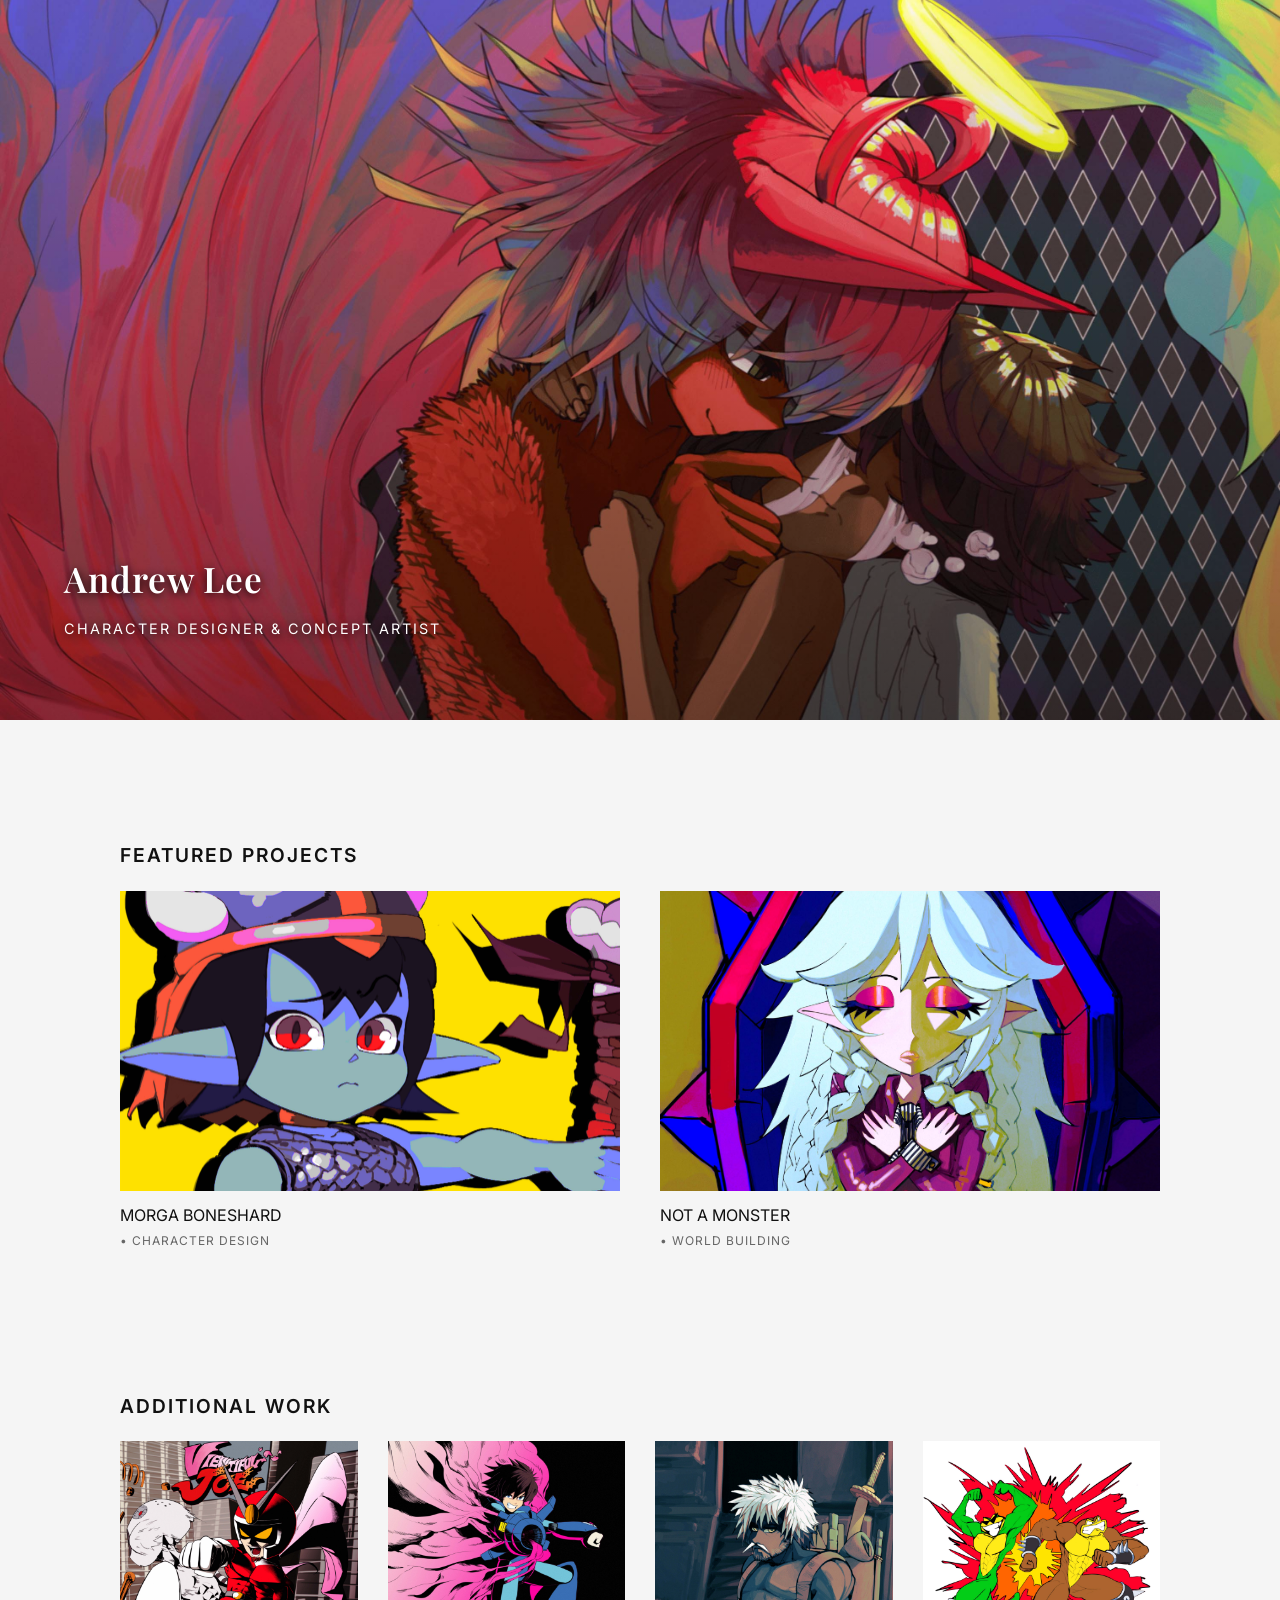
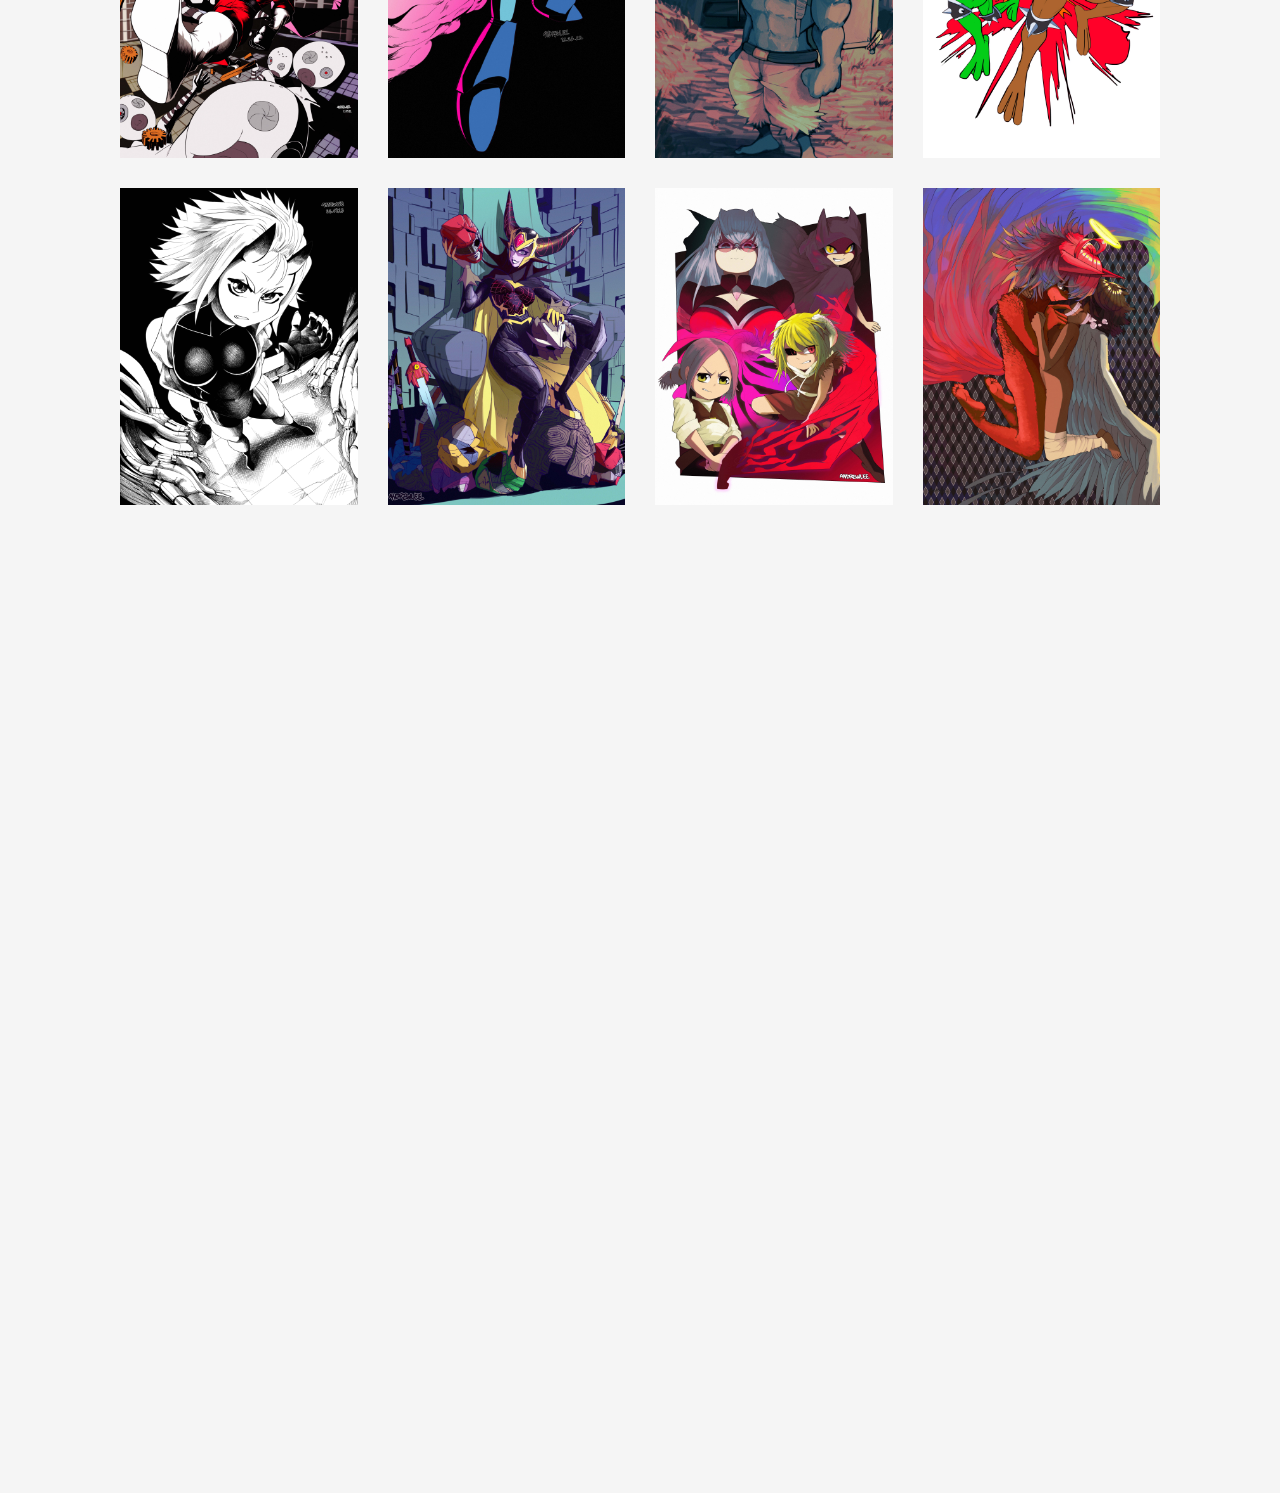
==== commit 5548df08: "Add files via upload" ====
--- a/index.html
+++ b/index.html
@@ -40,13 +40,13 @@
             <a href="projects/morgaboneshard.html" class="featured-item">
 
               <div class="featured-image">
-                <img src="images/morga-final.jpg" alt="Project Morga" loading="lazy">
+                <img src="images/morga-final-2.jpg" alt="Project Morga" loading="lazy">
                 <div class="project-overlay">View Project</div>
               </div>
 
               <div class="featured-info">
                 <p class="featured-title">MORGA BONESHARD</p>
-                <p class="project-label">Character Design • Videogame Protagonist Idea • Animation</p>
+                <p class="project-label">• Character Design</p>
               </div>
 
             </a>
@@ -60,7 +60,7 @@
 
               <div class="featured-info">
                 <p class="featured-title">NOT A MONSTER</p>
-                <p class="project-label">World Building Concept • Character Design • Videogame Idea</p>
+                <p class="project-label">• World Building</p>
               </div>
 
             </a>
@@ -83,7 +83,19 @@
                 src="images/art1.jpg" 
                 alt="Character Concept"
                 loading="lazy"
-                data-title="Crimson Ronin"
+                data-title="Viewtiful Joe"
+                data-type="Videogame Art"
+                data-year="2025"
+                data-role="Concept & Illustration"
+            >
+            </div>
+
+          <div class="art-item">
+            <img 
+                src="images/art2.jpg" 
+                alt="Character Concept"
+                loading="lazy"
+                data-title="Cyber Oni"
                 data-type="Character Design"
                 data-year="2025"
                 data-role="Concept & Illustration"
@@ -92,47 +104,59 @@
 
           <div class="art-item">
             <img 
-                src="images/art2.jpg" 
-                alt="Character Concept"
-                loading="lazy"
-                data-title="Crimson Ronin"
+                src="images/art3.jpg" 
+                alt="Character Concept"
+                loading="lazy"
+                data-title="Megaman Art"
+                data-type="Videogame Art"
+                data-year="2025"
+                data-role="Concept & Illustration"
+            >
+            </div>
+
+          <div class="art-item">
+            <img 
+                src="images/art4.jpg" 
+                alt="Character Concept"
+                loading="lazy"
+                data-title="Power Rangers & Teenage Mutant Ninja Turtles"
+                data-type="Comic Cover"
+                data-year="2025"
+                data-role="Concept & Illustration"
+            >
+            </div>
+
+            <div class="art-item">
+            <img 
+                src="images/art5.jpg" 
+                alt="Character Concept"
+                loading="lazy"
+                data-title="Kenshi"
+                data-type="Videogame Art"
+                data-year="2025"
+                data-role="Concept & Illustration"
+            >
+            </div>
+
+            <div class="art-item">
+            <img 
+                src="images/art6.jpg" 
+                alt="Character Concept"
+                loading="lazy"
+                data-title="Manga Cover"
                 data-type="Character Design"
                 data-year="2025"
                 data-role="Concept & Illustration"
             >
             </div>
 
-          <div class="art-item">
-            <img 
-                src="images/art3.jpg" 
-                alt="Character Concept"
-                loading="lazy"
-                data-title="Crimson Ronin"
-                data-type="Character Design"
-                data-year="2025"
-                data-role="Concept & Illustration"
-            >
-            </div>
-
-          <div class="art-item">
-            <img 
-                src="images/art4.jpg" 
-                alt="Character Concept"
-                loading="lazy"
-                data-title="Crimson Ronin"
-                data-type="Character Design"
-                data-year="2025"
-                data-role="Concept & Illustration"
-            >
-            </div>
-
             <div class="art-item">
             <img 
-                src="images/art5.jpg" 
-                alt="Character Concept"
-                loading="lazy"
-                data-title="Crimson Ronin"
-                data-type="Character Design"
+                src="images/art7.jpg" 
+                alt="Character Concept"
+                loading="lazy"
+                data-title="BattleToads"
+                data-type="Videogame Art"
                 data-year="2025"
                 data-role="Concept & Illustration"
             >
@@ -140,35 +164,11 @@
 
             <div class="art-item">
             <img 
-                src="images/art6.jpg" 
-                alt="Character Concept"
-                loading="lazy"
-                data-title="Crimson Ronin"
-                data-type="Character Design"
-                data-year="2025"
-                data-role="Concept & Illustration"
-            >
-            </div>
-
-            <div class="art-item">
-            <img 
-                src="images/art7.jpg" 
-                alt="Character Concept"
-                loading="lazy"
-                data-title="Crimson Ronin"
-                data-type="Character Design"
-                data-year="2025"
-                data-role="Concept & Illustration"
-            >
-            </div>
-
-            <div class="art-item">
-            <img 
                 src="images/art8.jpg" 
                 alt="Character Concept"
                 loading="lazy"
-                data-title="Crimson Ronin"
-                data-type="Character Design"
+                data-title="Character Concept art"
+                data-type="Character Illustration"
                 data-year="2025"
                 data-role="Concept & Illustration"
             >
@@ -219,7 +219,7 @@
           <a href="mailto:andrewleerios@gmail.com">andrewleerios@gmail.com</a>
         </p>
         <p>
-          <a href="Andrew Rios - CV.pdf" download="Andrew_Lee_CV.pdf" class="cv-button" target="_blank">Download CV</a>
+          <a href="andrewleecv.pdf" download="Andrew_Lee_CV.pdf" class="cv-button" target="_blank">Download CV</a>
         </p>
       </div>
     </section>
--- a/style.css
+++ b/style.css
@@ -214,28 +214,65 @@
 .project-container{
 max-width:1100px;
 margin:auto;
-padding:80px 20px;
+padding: 20px 20px;
 }
 
 .project-title{
 font-size:2rem;
-margin-bottom:40px;
+margin-bottom:10px;
 }
 
 .project-description{
 max-width:700px;
-margin:40px 0;
+margin-bottom:40px;
 line-height:1.6;
 }
 
 .project-image{
-margin:80px 0;
+margin: 10px 0 80px 0;
+display: block;
+gap: 0.5em;
+}
+
+.project-image-2{
+  display: flex;
+  gap: 0.5em;
+  margin-top: 10px;
+}
+
+.project-image-2 img{
+width:100%;
+height:auto;
 }
 
 .project-image img{
 width:100%;
 height:auto;
-display:block;
+}
+
+.project-morga{
+display: block;
+gap: 0.5em;
+}
+
+.project-morga img{
+width:100%;
+height:auto;
+}
+
+.project-section-morga{
+  margin-top: 100px;
+}
+
+.design-morga{
+  display: flex;
+  gap: 0.5em;
+}
+
+.design-morga-2{
+  display: flex;
+  gap: 0.5em;
+  margin-bottom: 100px;
 }
 
 .back-link{
@@ -244,6 +281,93 @@
 font-size:0.9rem;
 letter-spacing:1px;
 text-decoration:none;
+}
+
+.charac-desc{
+  font-size: 16px;
+  margin: 0 30px 0 0;
+}
+
+.project-image-3{
+  display: flex;
+  gap: 1em;
+  margin: 40px 0 40px 0;
+}
+
+.project-image-4{
+  height: 50%;
+  display: flex;
+  gap: 0.5em;
+}
+
+.itemart-8 img{
+  width: 100%;
+}
+
+.sheet-charac{
+display: block;
+gap: 0.5em;
+}
+
+.sheet-charac img{
+width:100%;
+height:auto;
+}
+
+/* CHARACTER INFO */
+
+.character-info{
+  background-color: #76b4cc00;
+  width: 100%;
+  margin-bottom: 80px;
+  display: block;
+}
+
+.character-info-1{
+  background-color: #925b5b00;
+  width: 100%;
+  display: flex;
+  margin-bottom: 10px;
+}
+
+.character-info-1 img{
+  width: 20%;
+  object-fit: cover ;
+}
+
+.character-info-1 h2{
+  margin: 10px 0 0 10px;
+}
+
+.character-info-1 p{
+  font-size: 16px;
+  text-align: start;
+  margin-left: 5px;
+  margin: 10px;
+}
+
+.characterpic1{
+  background-image: url('/images/steinprofile.jpg');
+  background-position: center;
+  background-size: 100%;
+  background-repeat: no-repeat;
+  width: 60%;
+}
+
+.characterpic2{
+  background-image: url('/images/draculindaprofile.jpg');
+  background-position: center;
+  background-size: 100%;
+  background-repeat: no-repeat;
+  width: 65%;
+}
+
+.characterpic3{
+  background-image: url('/images/v1profile.jpg');
+  background-position: center;
+  background-size: 100%;
+  background-repeat: no-repeat;
+  width: 68%;
 }
 
 /* SKILLS */ 
@@ -473,6 +597,25 @@
 
 
 @media (max-width:1000px){
+
+  .characterpic1{
+  width: 125%;
+  background-size: 200%;
+  background-image: url('/images/steinprofile2.jpg');
+}
+
+.characterpic2{
+  width: 135%;
+  background-size: 200%;
+  background-image: url('/images/draculindaprofile2.jpg');
+}
+
+.characterpic3{
+  width: 140%;
+  background-size: 200%;
+  background-image: url('/images/v1profile2.jpg');
+}
+
     .grid{
     column-count:2;
     }
@@ -513,7 +656,27 @@
 
 }
 
+
 @media (max-width:450px){
+
+.characterpic1{
+  width: 190%;
+  background-size: 600%;
+  background-image: url('/images/steinprofile2.jpg');
+}
+
+.characterpic2{
+  width: 210%;
+  background-size: 600%;
+  background-image: url('/images/draculindaprofile2.jpg');
+}
+
+.characterpic3{
+  width: 210%;
+  background-size: 600%;
+  background-image: url('/images/v1profile2.jpg');
+}
+
 
 .modal-image-container{
 position:relative;
@@ -538,9 +701,14 @@
 }
 
 .featured-item img{
-width:100%;
-height:20vh;
-}
-
-}
-
+width:130%;
+height:25vh;
+}
+
+/**/
+.featured-title{
+  font-size: 14px;
+
+}
+
+}
